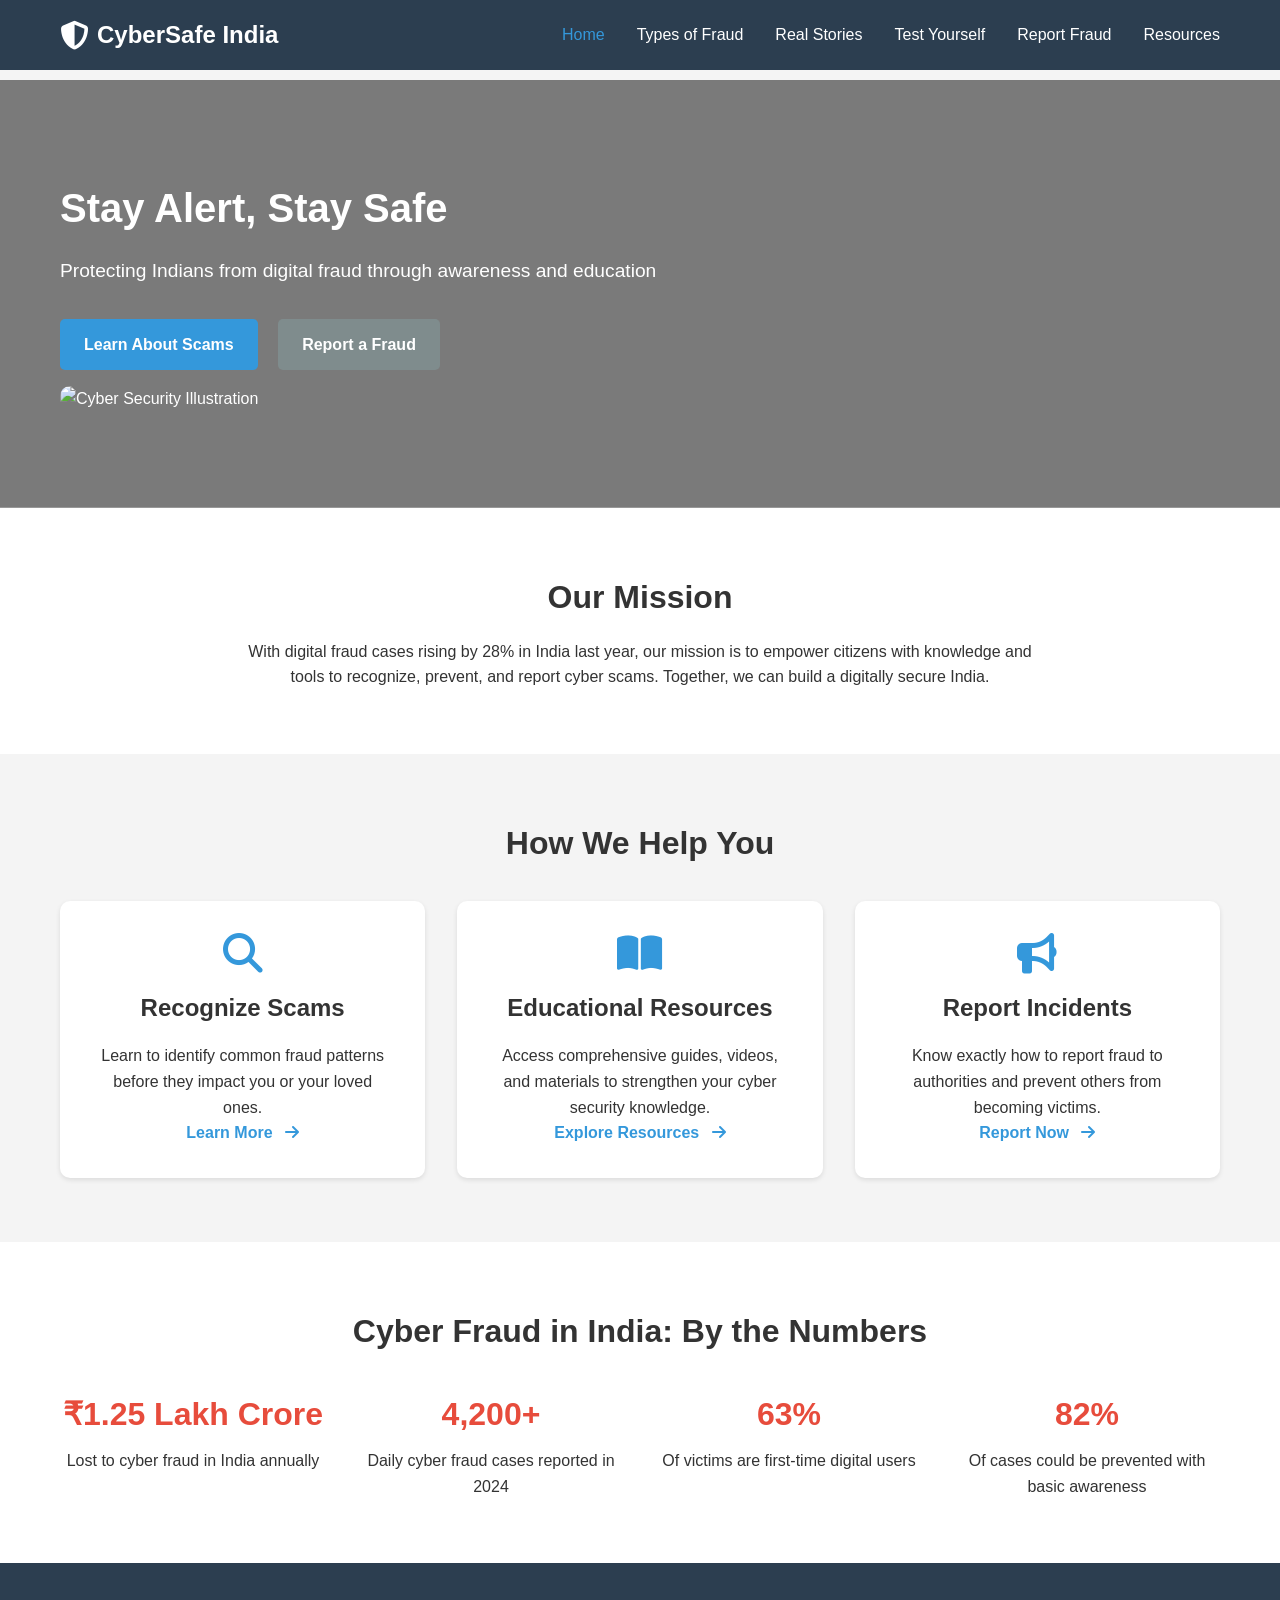
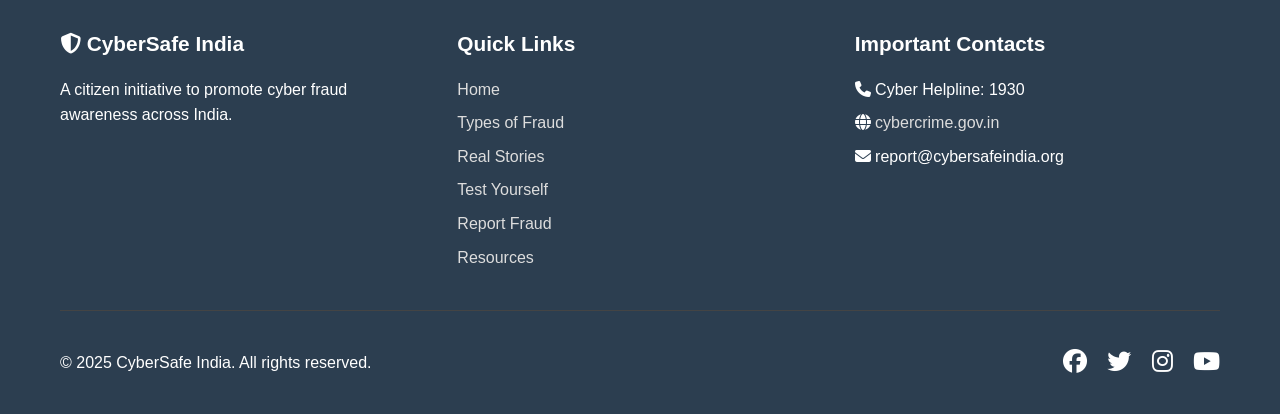
==== index.html @ 86dd873e "Add files via upload" ====
<!DOCTYPE html>
<html lang="en">
<head>
    <meta charset="UTF-8">
    <meta name="viewport" content="width=device-width, initial-scale=1.0">
    <title>Cyber Fraud Awareness India - Home</title>
    <link rel="stylesheet" href="styles.css">
    <link rel="stylesheet" href="https://cdnjs.cloudflare.com/ajax/libs/font-awesome/6.4.0/css/all.min.css">
</head>
<body>
    <header>
        <div class="container">
            <div class="logo">
                <a href="index.html">
                    <i class="fas fa-shield-alt"></i>
                    <span>CyberSafe India</span>
                </a>
            </div>
            <nav>
                <ul class="nav-links">
                    <li><a href="index.html" class="active">Home</a></li>
                    <li><a href="types.html">Types of Fraud</a></li>
                    <li><a href="stories.html">Real Stories</a></li>
                    <li><a href="quiz.html">Test Yourself</a></li>
                    <li><a href="https://cybercrime.gov.in/">Report Fraud</a></li>
                    <li><a href="resources.html">Resources</a></li>
                </ul>
                <div class="burger">
                    <div class="line1"></div>
                    <div class="line2"></div>
                    <div class="line3"></div>
                </div>
            </nav>
        </div>
    </header>

    <main>
        <!-- Hero Section -->
        <section class="hero">
            <div class="container">
                <div class="hero-content">
                    <h1>Stay Alert, Stay Safe</h1>
                    <p>Protecting Indians from digital fraud through awareness and education</p>
                    <div class="cta-buttons">
                        <a href="types.html" class="btn btn-primary">Learn About Scams</a>
                        <a href="https://cybercrime.gov.in/" class="btn btn-secondary">Report a Fraud</a>
                    </div>
                </div>
                <div class="hero-image">
                    <img src="/api/placeholder/500/350" alt="Cyber Security Illustration">
                </div>
            </div>
        </section>

        <!-- Mission Statement -->
        <section class="mission">
            <div class="container">
                <h2>Our Mission</h2>
                <p>With digital fraud cases rising by 28% in India last year, our mission is to empower citizens with knowledge and tools to recognize, prevent, and report cyber scams. Together, we can build a digitally secure India.</p>
            </div>
        </section>

        <!-- Features Section -->
        <section class="features">
            <div class="container">
                <h2>How We Help You</h2>
                <div class="feature-cards">
                    <div class="feature-card">
                        <div class="feature-icon">
                            <i class="fas fa-search"></i>
                        </div>
                        <h3>Recognize Scams</h3>
                        <p>Learn to identify common fraud patterns before they impact you or your loved ones.</p>
                        <a href="types.html" class="feature-link">Learn More <i class="fas fa-arrow-right"></i></a>
                    </div>
                    <div class="feature-card">
                        <div class="feature-icon">
                            <i class="fas fa-book-open"></i>
                        </div>
                        <h3>Educational Resources</h3>
                        <p>Access comprehensive guides, videos, and materials to strengthen your cyber security knowledge.</p>
                        <a href="resources.html" class="feature-link">Explore Resources <i class="fas fa-arrow-right"></i></a>
                    </div>
                    <div class="feature-card">
                        <div class="feature-icon">
                            <i class="fas fa-bullhorn"></i>
                        </div>
                        <h3>Report Incidents</h3>
                        <p>Know exactly how to report fraud to authorities and prevent others from becoming victims.</p>
                        <a href="report.html" class="feature-link">Report Now <i class="fas fa-arrow-right"></i></a>
                    </div>
                </div>
            </div>
        </section>

        <!-- Stats Section -->
        <section class="stats">
            <div class="container">
                <h2>Cyber Fraud in India: By the Numbers</h2>
                <div class="stat-cards">
                    <div class="stat-card">
                        <h3>₹1.25 Lakh Crore</h3>
                        <p>Lost to cyber fraud in India annually</p>
                    </div>
                    <div class="stat-card">
                        <h3>4,200+</h3>
                        <p>Daily cyber fraud cases reported in 2024</p>
                    </div>
                    <div class="stat-card">
                        <h3>63%</h3>
                        <p>Of victims are first-time digital users</p>
                    </div>
                    <div class="stat-card">
                        <h3>82%</h3>
                        <p>Of cases could be prevented with basic awareness</p>
                    </div>
                </div>
            </div>
        </section>
    </main>

    <footer>
        <div class="container">
            <div class="footer-content">
                <div class="footer-section">
                    <h3><i class="fas fa-shield-alt"></i> CyberSafe India</h3>
                    <p>A citizen initiative to promote cyber fraud awareness across India.</p>
                </div>
                <div class="footer-section">
                    <h3>Quick Links</h3>
                    <ul>
                        <li><a href="index.html">Home</a></li>
                        <li><a href="types.html">Types of Fraud</a></li>
                        <li><a href="stories.html">Real Stories</a></li>
                        <li><a href="quiz.html">Test Yourself</a></li>
                        <li><a href="report.html">Report Fraud</a></li>
                        <li><a href="resources.html">Resources</a></li>
                    </ul>
                </div>
                <div class="footer-section">
                    <h3>Important Contacts</h3>
                    <ul>
                        <li><i class="fas fa-phone"></i> Cyber Helpline: 1930</li>
                        <li><i class="fas fa-globe"></i> <a href="https://cybercrime.gov.in" target="_blank">cybercrime.gov.in</a></li>
                        <li><i class="fas fa-envelope"></i> report@cybersafeindia.org</li>
                    </ul>
                </div>
            </div>
            <div class="footer-bottom">
                <p>&copy; 2025 CyberSafe India. All rights reserved.</p>
                <div class="social-icons">
                    <a href="#"><i class="fab fa-facebook"></i></a>
                    <a href="#"><i class="fab fa-twitter"></i></a>
                    <a href="#"><i class="fab fa-instagram"></i></a>
                    <a href="#"><i class="fab fa-youtube"></i></a>
                </div>
            </div>
        </div>
    </footer>

    <script src="main.js"></script>
</body>
</html>
---- styles.css ----
/* Reset and Base Styles */
* {
    margin: 0;
    padding: 0;
    box-sizing: border-box;
}

body {
    font-family: 'Arial', sans-serif;
    line-height: 1.6;
    color: #333;
    background-color: #f4f4f4;
}

.container {
    max-width: 1200px;
    margin: 0 auto;
    padding: 0 20px;
}

/* Header */
header {
    background: #2c3e50;
    color: #fff;
    padding: 1rem 0;
    position: fixed;
    width: 100%;
    top: 0;
    z-index: 1000;
}

header .container {
    display: flex;
    justify-content: space-between;
    align-items: center;
}

.logo a {
    display: flex;
    align-items: center;
    text-decoration: none;
    color: #fff;
}

.logo i {
    font-size: 1.8rem;
    margin-right: 0.5rem;
}

.logo span {
    font-size: 1.5rem;
    font-weight: bold;
}

.nav-links {
    display: flex;
    list-style: none;
}

.nav-links li {
    margin-left: 2rem;
}

.nav-links a {
    color: #fff;
    text-decoration: none;
    font-size: 1rem;
    transition: color 0.3s;
}

.nav-links a:hover,
.nav-links a.active {
    color: #3498db;
}

.burger {
    display: none;
    cursor: pointer;
}

.burger div {
    width: 25px;
    height: 3px;
    background: #fff;
    margin: 5px;
    transition: all 0.3s ease;
}

/* Hero Section */
.hero {
    background: linear-gradient(rgba(0,0,0,0.5), rgba(0,0,0,0.5)), url('/api/placeholder/1920/600');
    background-size: cover;
    background-position: center;
    color: #fff;
    padding: 6rem 0;
    margin-top: 80px;
}

.hero-content {
    max-width: 600px;
}

.hero h1 {
    font-size: 2.5rem;
    margin-bottom: 1rem;
}

.hero p {
    font-size: 1.2rem;
    margin-bottom: 2rem;
}

.cta-buttons .btn {
    margin-right: 1rem;
    margin-bottom: 1rem;
}

.hero-image img {
    max-width: 100%;
    border-radius: 10px;
}

/* Buttons */
.btn {
    display: inline-block;
    padding: 0.8rem 1.5rem;
    border-radius: 5px;
    text-decoration: none;
    font-weight: bold;
    transition: background 0.3s;
}

.btn-primary {
    background: #3498db;
    color: #fff;
}

.btn-primary:hover {
    background: #2980b9;
}

.btn-secondary {
    background: #7f8c8d;
    color: #fff;
}

.btn-secondary:hover {
    background: #6d7676;
}

/* Mission Section */
.mission {
    padding: 4rem 0;
    text-align: center;
    background: #fff;
}

.mission h2 {
    font-size: 2rem;
    margin-bottom: 1rem;
}

.mission p {
    max-width: 800px;
    margin: 0 auto;
}

/* Features Section */
.features {
    padding: 4rem 0;
    background: #f4f4f4;
}

.features h2 {
    text-align: center;
    font-size: 2rem;
    margin-bottom: 2rem;
}

.feature-cards {
    display: grid;
    grid-template-columns: repeat(auto-fit, minmax(250px, 1fr));
    gap: 2rem;
}

.feature-card {
    background: #fff;
    padding: 2rem;
    border-radius: 10px;
    text-align: center;
    box-shadow: 0 2px 5px rgba(0,0,0,0.1);
}

.feature-icon i {
    font-size: 2.5rem;
    color: #3498db;
    margin-bottom: 1rem;
}

.feature-card h3 {
    font-size: 1.5rem;
    margin-bottom: 1rem;
}

.feature-link {
    color: #3498db;
    text-decoration: none;
    font-weight: bold;
}

.feature-link i {
    margin-left: 0.5rem;
}

/* Stats Section */
.stats {
    padding: 4rem 0;
    background: #fff;
}

.stats h2 {
    text-align: center;
    font-size: 2rem;
    margin-bottom: 2rem;
}

.stat-cards {
    display: grid;
    grid-template-columns: repeat(auto-fit, minmax(200px, 1fr));
    gap: 2rem;
    text-align: center;
}

.stat-card h3 {
    font-size: 2rem;
    color: #e74c3c;
    margin-bottom: 0.5rem;
}

/* Page Header */
.page-header {
    padding: 4rem 0 2rem;
    background: #fff;
    text-align: center;
    margin-top: 80px;
}

.page-header h1 {
    font-size: 2.5rem;
    margin-bottom: 1rem;
}

/* Fraud Types */
.fraud-types {
    padding: 2rem 0;
}

.fraud-grid {
    display: grid;
    grid-template-columns: repeat(auto-fit, minmax(280px, 1fr));
    gap: 2rem;
}

.fraud-card {
    background: #fff;
    padding: 2rem;
    border-radius: 10px;
    box-shadow: 0 2px 5px rgba(0,0,0,0.1);
}

.fraud-icon i {
    font-size: 2.5rem;
    color: #e74c3c;
    margin-bottom: 1rem;
}

.fraud-card h3 {
    font-size: 1.5rem;
    margin-bottom: 1rem;
}

.fraud-card h4 {
    font-size: 1.2rem;
    margin: 1rem 0 0.5rem;
}

.fraud-card ul {
    list-style: disc;
    margin-left: 1.5rem;
}

/* Prevention Tips */
.prevention-tips {
    padding: 4rem 0;
    background: #f4f4f4;
}

.tips-container {
    display: grid;
    grid-template-columns: repeat(auto-fit, minmax(200px, 1fr));
    gap: 2rem;
}

.tip {
    text-align: center;
}

.tip i {
    font-size: 2.5rem;
    color: #3498db;
    margin-bottom: 1rem;
}

.tip h3 {
    font-size: 1.3rem;
    margin-bottom: 0.5rem;
}

/* Stories Section */
.stories-intro {
    padding: 2rem 0;
    text-align: center;
}

.search-filter {
    margin-top: 2rem;
    display: flex;
    justify-content: center;
    gap: 0.5rem;
}

.search-filter input {
    padding: 0.8rem;
    width: 300px;
    border: 1px solid #ddd;
    border-radius: 5px;
}

.search-filter button {
    padding: 0.8rem 1rem;
    background: #3498db;
    color: #fff;
    border: none;
    border-radius: 5px;
    cursor: pointer;
}

.search-filter button:hover {
    background: #2980b9;
}

.stories-section {
    padding: 2rem 0;
}

.stories-grid {
    display: grid;
    grid-template-columns: repeat(auto-fit, minmax(300px, 1fr));
    gap: 2rem;
}

.story-card {
    background: #fff;
    padding: 2rem;
    border-radius: 10px;
    box-shadow: 0 2px 5px rgba(0,0,0,0.1);
}

.story-card h3 {
    font-size: 1.5rem;
    margin-bottom: 1rem;
}

.story-card .category {
    display: inline-block;
    background: #3498db;
    color: #fff;
    padding: 0.3rem 0.8rem;
    border-radius: 15px;
    font-size: 0.9rem;
    margin-top: 1rem;
}

.loading {
    text-align: center;
    padding: 2rem;
}

.loading i {
    font-size: 2rem;
    color: #3498db;
    margin-bottom: 1rem;
}

/* Share Story */
.share-story {
    padding: 4rem 0;
    background: #fff;
    text-align: center;
}

.share-story h2 {
    font-size: 2rem;
    margin-bottom: 1rem;
}

/* Quiz Section */
.quiz-section {
    padding: 2rem 0;
    min-height: 600px;
}

.quiz-container {
    max-width: 800px;
    margin: 0 auto;
}

.quiz-card {
    background: #fff;
    padding: 2rem;
    border-radius: 10px;
    box-shadow: 0 2px 5px rgba(0,0,0,0.1);
    text-align: center;
    display: none;
}

.quiz-card.active {
    display: block;
}

.quiz-card h2 {
    font-size: 2rem;
    margin-bottom: 1rem;
}

.quiz-progress {
    margin-bottom: 2rem;
}

.progress-bar {
    background: #ddd;
    height: 10px;
    border-radius: 5px;
    overflow: hidden;
}

#progress-fill {
    background: #3498db;
    height: 100%;
    width: 0;
    transition: width 0.3s;
}

#question-counter {
    margin-top: 0.5rem;
    font-weight: bold;
}

.quiz-options {
    display: grid;
    gap: 1rem;
    margin: 2rem 0;
}

.option-btn {
    padding: 1rem;
    background: #f4f4f4;
    border: none;
    border-radius: 5px;
    cursor: pointer;
    font-size: 1rem;
    transition: background 0.3s;
}

.option-btn:hover {
    background: #e0e0e0;
}

.option-btn.correct {
    background: #2ecc71;
    color: #fff;
}

.option-btn.incorrect {
    background: #e74c3c;
    color: #fff;
}

.quiz-controls {
    margin-top: 2rem;
}

#next-btn:disabled {
    background: #ccc;
    cursor: not-allowed;
}

.score-container {
    margin: 2rem 0;
}

.score-circle {
    width: 120px;
    height: 120px;
    background: #3498db;
    color: #fff;
    border-radius: 50%;
    display: flex;
    align-items: center;
    justify-content: center;
    margin: 0 auto 1rem;
    font-size: 2rem;
    font-weight: bold;
}

.result-details {
    text-align: left;
    max-width: 600px;
    margin: 0 auto;
}

.result-actions {
    margin-top: 2rem;
}

/* Resources Section */
.resource-filters {
    padding: 2rem 0;
    background: #fff;
}

.filter-container {
    text-align: center;
}

.filter-buttons {
    display: flex;
    flex-wrap: wrap;
    justify-content: center;
    gap: 1rem;
    margin-top: 1rem;
}

.filter-btn {
    padding: 0.8rem 1.5rem;
    background: #f4f4f4;
    border: none;
    border-radius: 5px;
    cursor: pointer;
    font-weight: bold;
}

.filter-btn.active,
.filter-btn:hover {
    background: #3498db;
    color: #fff;
}

.resources-grid {
    padding: 2rem 0;
}

.resources-container {
    display: grid;
    grid-template-columns: repeat(auto-fit, minmax(300px, 1fr));
    gap: 2rem;
}

.resource-item {
    background: #fff;
    padding: 2rem;
    border-radius: 10px;
    box-shadow: 0 2px 5px rgba(0,0,0,0.1);
    display: flex;
    gap: 1rem;
}

.resource-icon i {
    font-size: 2.5rem;
    color: #3498db;
}

.resource-info h3 {
    font-size: 1.5rem;
    margin-bottom: 0.5rem;
}

.resource-meta {
    margin: 1rem 0;
    color: #777;
}

.resource-meta span {
    margin-right: 1rem;
}

.community-workshops {
    padding: 4rem 0;
    background: #fff;
}

.workshops-list {
    display: grid;
    gap: 2rem;
    margin-top: 2rem;
}

.workshop-item {
    display: flex;
    align-items: center;
    gap: 2rem;
    background: #f4f4f4;
    padding: 1.5rem;
    border-radius: 10px;
}

.workshop-date {
    text-align: center;
    background: #3498db;
    color: #fff;
    padding: 1rem;
    border-radius: 5px;
}

.workshop-date .date {
    font-size: 2rem;
    font-weight: bold;
}

.workshop-date .month {
    font-size: 1rem;
}

.workshop-details h3 {
    font-size: 1.3rem;
    margin-bottom: 0.5rem;
}

.workshop-details p {
    color: #777;
}

/* Footer */
footer {
    background: #2c3e50;
    color: #fff;
    padding: 4rem 0 2rem;
}

.footer-content {
    display: grid;
    grid-template-columns: repeat(auto-fit, minmax(200px, 1fr));
    gap: 2rem;
    margin-bottom: 2rem;
}

.footer-section h3 {
    font-size: 1.3rem;
    margin-bottom: 1rem;
}

.footer-section ul {
    list-style: none;
}

.footer-section ul li {
    margin-bottom: 0.5rem;
}

.footer-section ul li a {
    color: #ddd;
    text-decoration: none;
}

.footer-section ul li a:hover {
    color: #3498db;
}

.footer-bottom {
    display: flex;
    justify-content: space-between;
    align-items: center;
    border-top: 1px solid #444;
    padding-top: 2rem;
}

.social-icons a {
    color: #fff;
    font-size: 1.5rem;
    margin-left: 1rem;
    transition: color 0.3s;
}

.social-icons a:hover {
    color: #3498db;
}

/* Mobile Menu Animation */
@media screen and (max-width: 768px) {
    .nav-links {
        position: fixed;
        right: 0;
        height: 100vh;
        top: 80px;
        background: #2c3e50;
        flex-direction: column;
        width: 50%;
        transform: translateX(100%);
        transition: transform 0.5s ease-in;
        padding-top: 2rem;
    }

    .nav-links.nav-active {
        transform: translateX(0);
    }

    .nav-links li {
        opacity: 0;
        margin: 1rem 0;
    }

    .burger {
        display: block;
    }

    .burger.toggle .line1 {
        transform: rotate(-45deg) translate(-5px, 6px);
    }

    .burger.toggle .line2 {
        opacity: 0;
    }

    .burger.toggle .line3 {
        transform: rotate(45deg) translate(-5px, -6px);
    }
}

@keyframes navLinkFade {
    from {
        opacity: 0;
        transform: translateX(50px);
    }
    to {
        opacity: 1;
        transform: translateX(0);
    }
}

/* Responsive Hero */
@media screen and (max-width: 768px) {
    .hero {
        text-align: center;
    }

    .hero-image {
        margin-top: 2rem;
    }
}
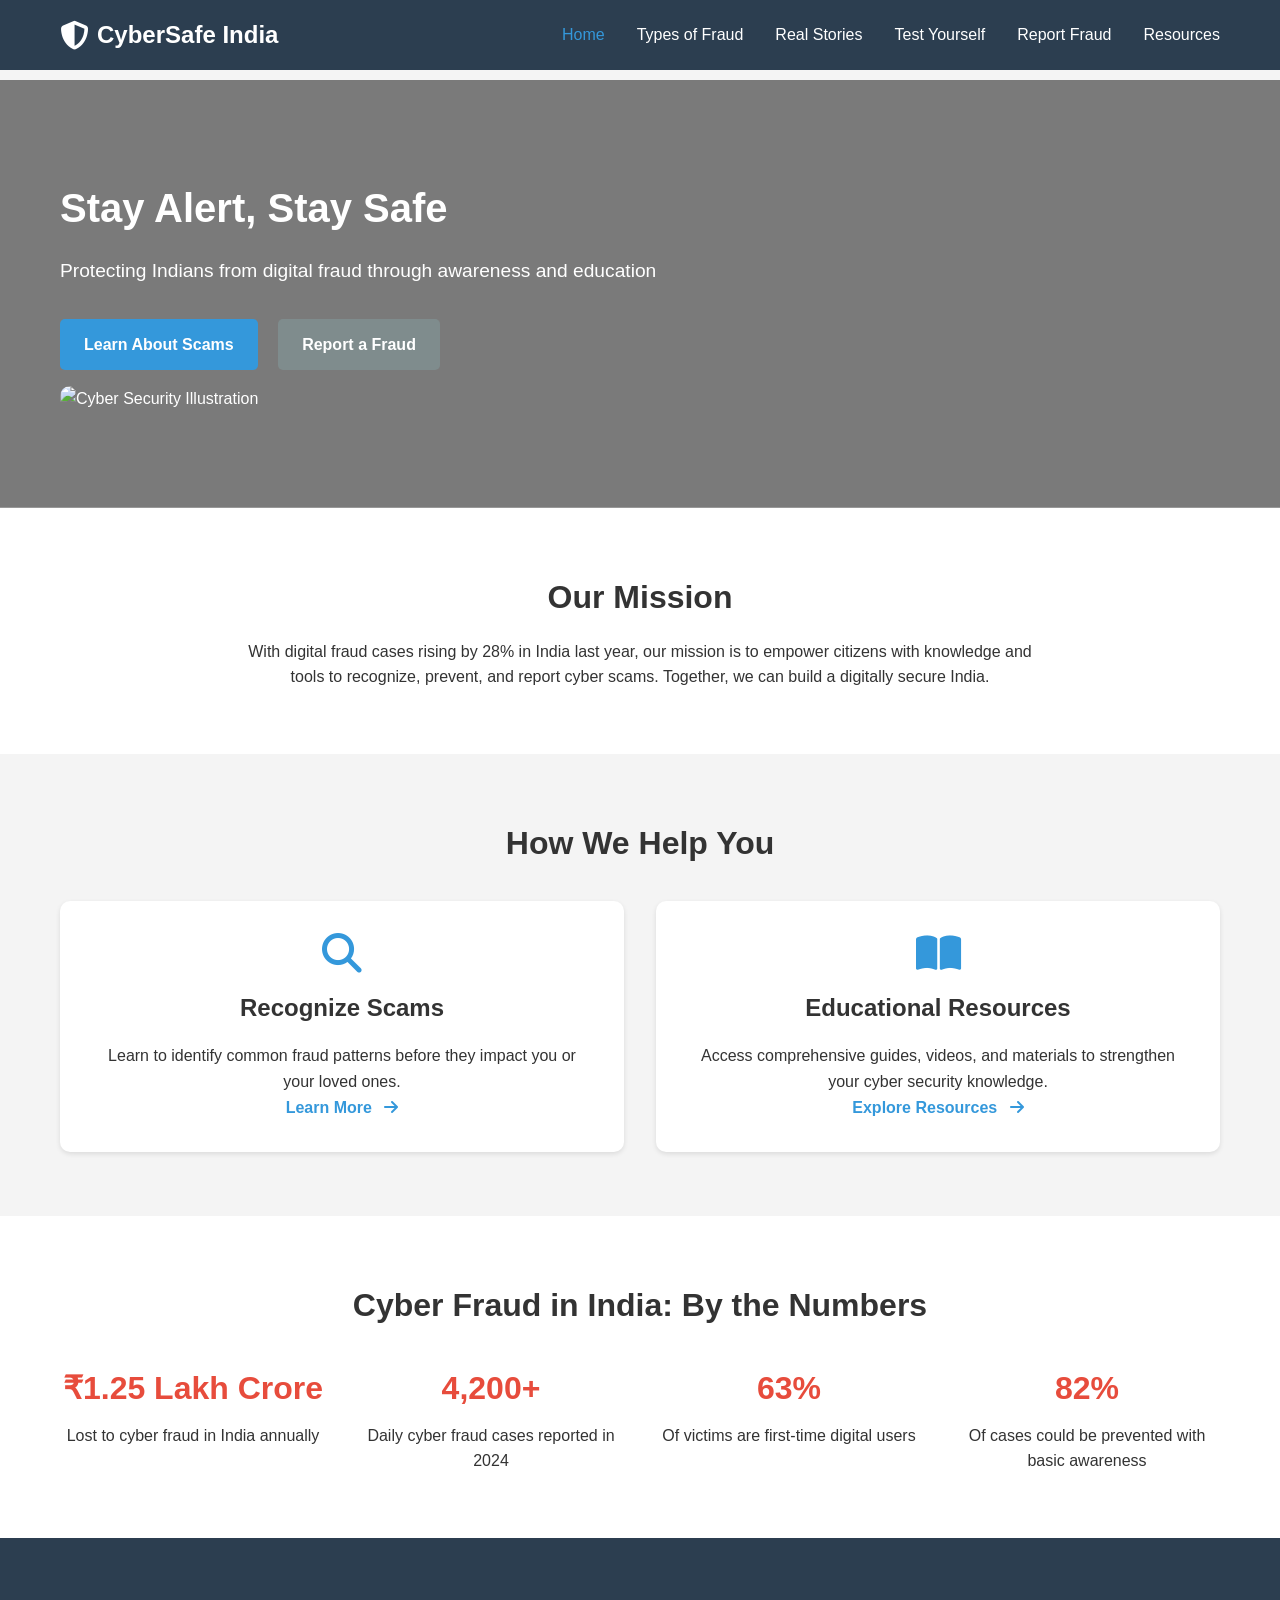
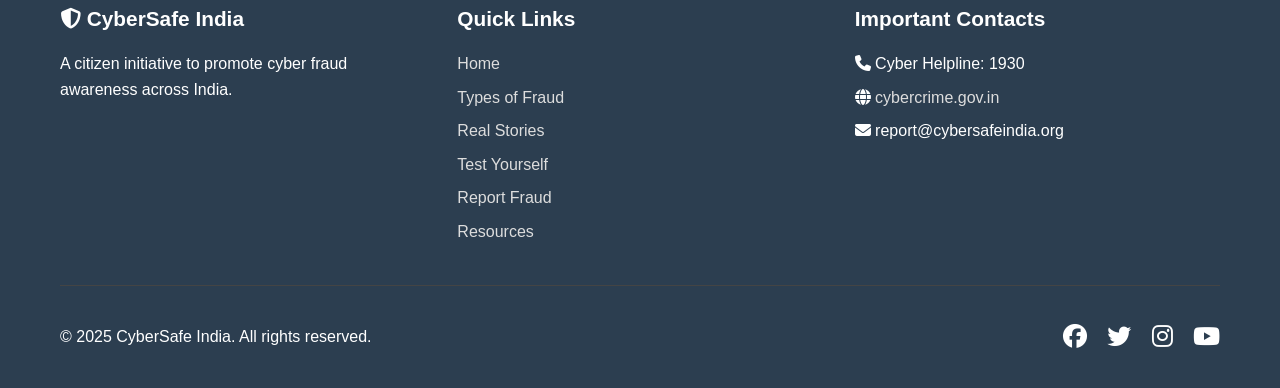
==== commit a82bb303: "Update index.html" ====
--- a/index.html
+++ b/index.html
@@ -61,37 +61,30 @@
         </section>
 
         <!-- Features Section -->
-        <section class="features">
-            <div class="container">
-                <h2>How We Help You</h2>
-                <div class="feature-cards">
-                    <div class="feature-card">
-                        <div class="feature-icon">
-                            <i class="fas fa-search"></i>
-                        </div>
-                        <h3>Recognize Scams</h3>
-                        <p>Learn to identify common fraud patterns before they impact you or your loved ones.</p>
-                        <a href="types.html" class="feature-link">Learn More <i class="fas fa-arrow-right"></i></a>
-                    </div>
-                    <div class="feature-card">
-                        <div class="feature-icon">
-                            <i class="fas fa-book-open"></i>
-                        </div>
-                        <h3>Educational Resources</h3>
-                        <p>Access comprehensive guides, videos, and materials to strengthen your cyber security knowledge.</p>
-                        <a href="resources.html" class="feature-link">Explore Resources <i class="fas fa-arrow-right"></i></a>
-                    </div>
-                    <div class="feature-card">
-                        <div class="feature-icon">
-                            <i class="fas fa-bullhorn"></i>
-                        </div>
-                        <h3>Report Incidents</h3>
-                        <p>Know exactly how to report fraud to authorities and prevent others from becoming victims.</p>
-                        <a href="report.html" class="feature-link">Report Now <i class="fas fa-arrow-right"></i></a>
-                    </div>
+<section class="features">
+    <div class="container">
+        <h2>How We Help You</h2>
+        <div class="feature-cards">
+            <div class="feature-card">
+                <div class="feature-icon">
+                    <i class="fas fa-search" aria-hidden="true"></i>
                 </div>
+                <h3>Recognize Scams</h3>
+                <p>Learn to identify common fraud patterns before they impact you or your loved ones.</p>
+                <a href="types.html" class="feature-link">Learn More <i class="fas fa-arrow-right" aria-hidden="true"></i></a>
             </div>
-        </section>
+            <div class="feature-card">
+                <div class="feature-icon">
+                    <i class="fas fa-book-open" aria-hidden="true"></i>
+                </div>
+                <h3>Educational Resources</h3>
+                <p>Access comprehensive guides, videos, and materials to strengthen your cyber security knowledge.</p>
+                <a href="resources.html" class="feature-link">Explore Resources <i class="fas fa-arrow-right" aria-hidden="true"></i></a>
+            </div>
+        </div>
+    </div>
+</section>
+
 
         <!-- Stats Section -->
         <section class="stats">
@@ -160,4 +153,4 @@
 
     <script src="main.js"></script>
 </body>
-</html>+</html>
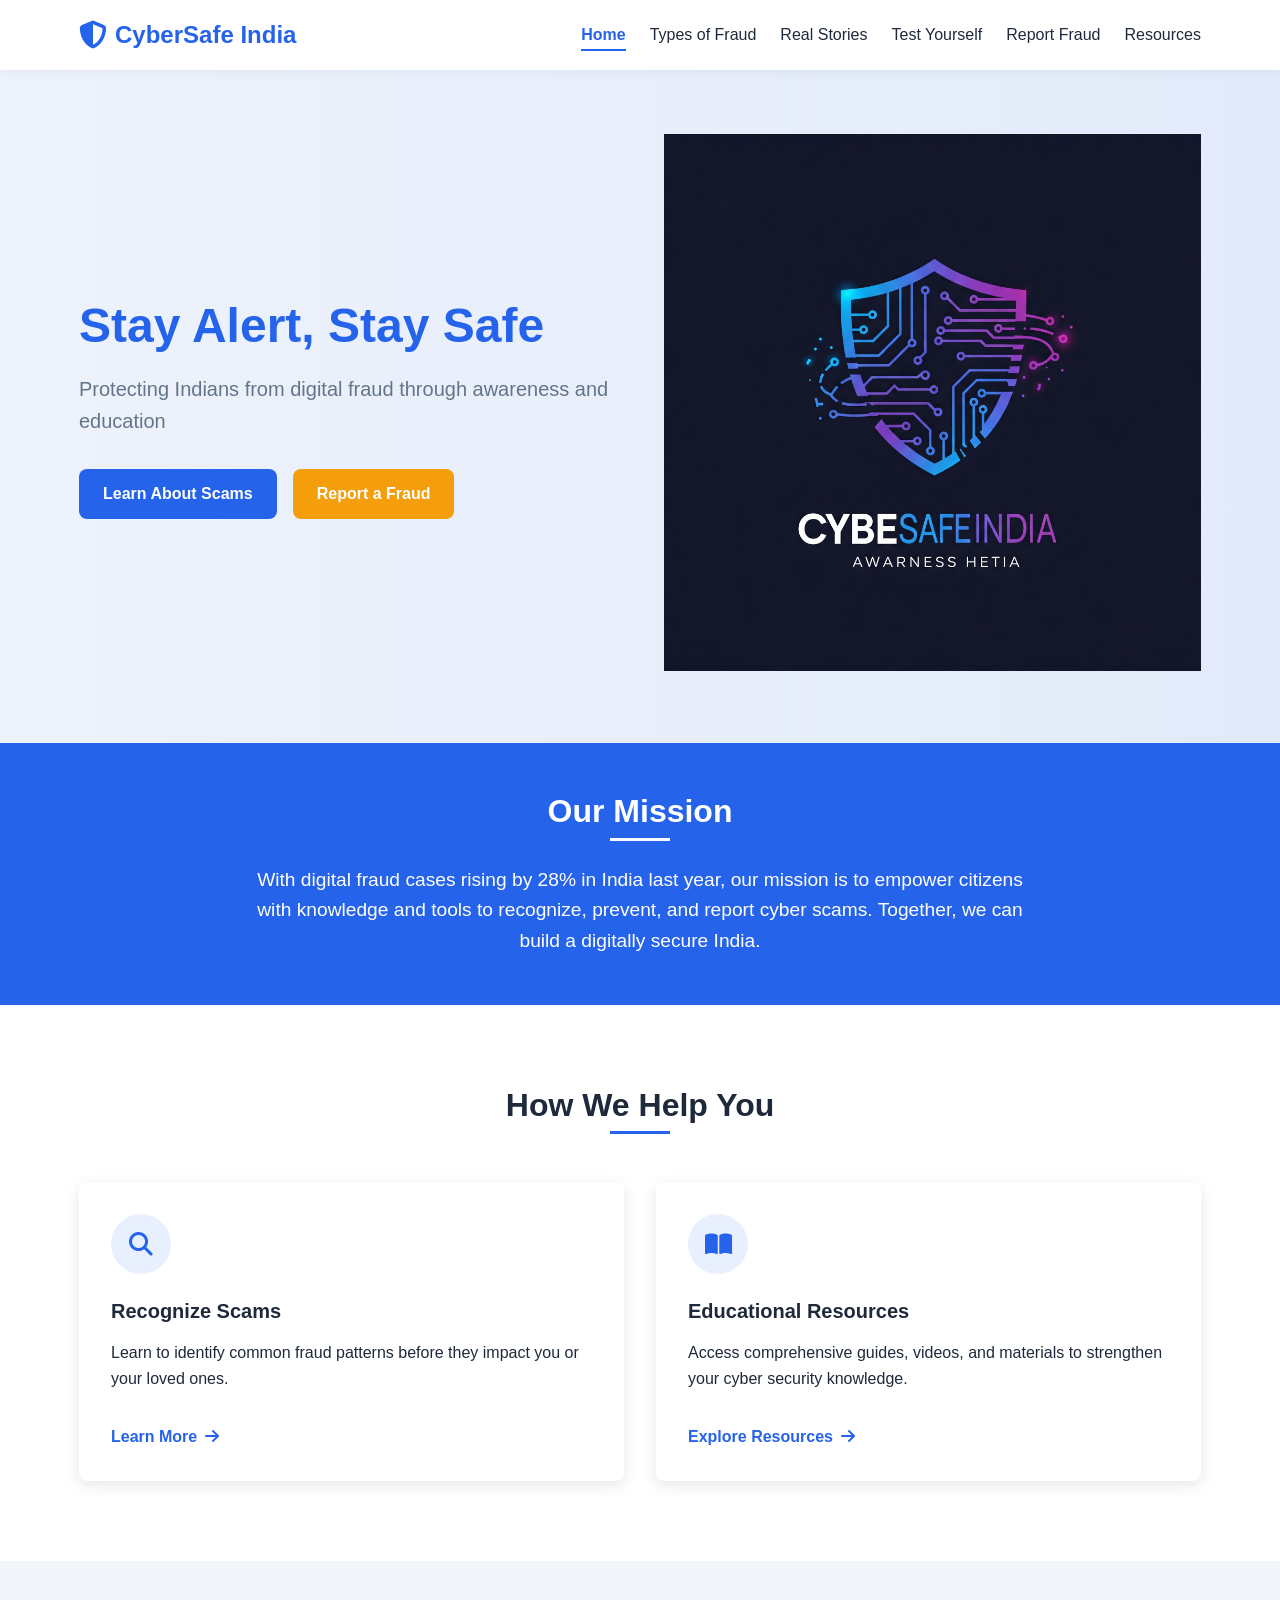
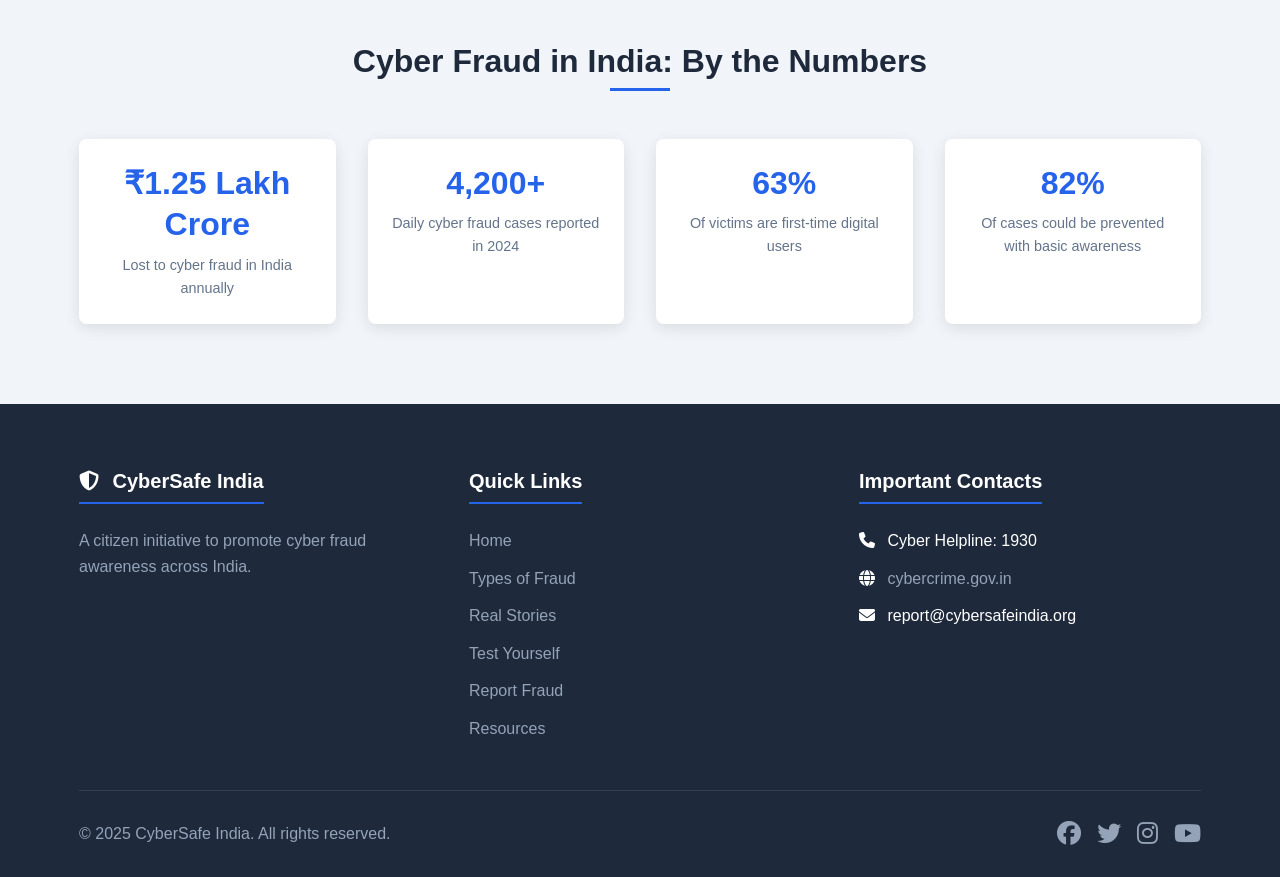
==== commit 737b5e8b: "Update index.html" ====
--- a/index.html
+++ b/index.html
@@ -47,7 +47,7 @@
                     </div>
                 </div>
                 <div class="hero-image">
-                    <img src="/api/placeholder/500/350" alt="Cyber Security Illustration">
+                    <img src="Gemini_Generated_Image_r28b72r28b72r28b.jpeg" alt="Cyber Security Illustration">
                 </div>
             </div>
         </section>
--- a/styles.css
+++ b/styles.css
@@ -1,759 +1,1283 @@
-/* Reset and Base Styles */
+/* ===== GLOBAL STYLES ===== */
+:root {
+  --primary-color: #2563eb;
+  --primary-dark: #1d4ed8;
+  --secondary-color: #f59e0b;
+  --secondary-dark: #d97706;
+  --danger-color: #ef4444;
+  --success-color: #10b981;
+  --text-dark: #1e293b;
+  --text-light: #64748b;
+  --white: #ffffff;
+  --light-gray: #f1f5f9;
+  --medium-gray: #e2e8f0;
+  --dark-gray: #94a3b8;
+  --border-radius: 8px;
+  --box-shadow: 0 4px 15px rgba(0, 0, 0, 0.1);
+  --transition: all 0.3s ease;
+}
+
 * {
-    margin: 0;
-    padding: 0;
-    box-sizing: border-box;
+  margin: 0;
+  padding: 0;
+  box-sizing: border-box;
 }
 
 body {
-    font-family: 'Arial', sans-serif;
-    line-height: 1.6;
-    color: #333;
-    background-color: #f4f4f4;
+  font-family: 'Inter', 'Segoe UI', Tahoma, Geneva, Verdana, sans-serif;
+  line-height: 1.6;
+  color: var(--text-dark);
+  background-color: #f8fafc;
+}
+
+html {
+  scroll-behavior: smooth;
+}
+
+img {
+  max-width: 100%;
+  height: auto;
+}
+
+a {
+  text-decoration: none;
+  color: var(--primary-color);
+  transition: var(--transition);
+}
+
+a:hover {
+  color: var(--primary-dark);
+}
+
+ul {
+  list-style: none;
 }
 
 .container {
-    max-width: 1200px;
-    margin: 0 auto;
-    padding: 0 20px;
-}
-
-/* Header */
+  width: 90%;
+  max-width: 1280px;
+  margin: 0 auto;
+  padding: 0 15px;
+}
+
+section {
+  padding: 3rem 0;
+}
+
+h1, h2, h3, h4, h5, h6 {
+  font-weight: 700;
+  line-height: 1.3;
+  margin-bottom: 1rem;
+  color: var(--text-dark);
+}
+
+h1 {
+  font-size: 2.5rem;
+}
+
+h2 {
+  font-size: 2rem;
+  margin-bottom: 1.5rem;
+  position: relative;
+  padding-bottom: 0.5rem;
+}
+
+h2::after {
+  content: '';
+  position: absolute;
+  left: 0;
+  bottom: 0;
+  width: 60px;
+  height: 3px;
+  background: var(--primary-color);
+}
+
+section h2 {
+  text-align: center;
+}
+
+section h2::after {
+  left: 50%;
+  transform: translateX(-50%);
+}
+
+p {
+  margin-bottom: 1rem;
+}
+
+/* ===== BUTTONS ===== */
+.btn {
+  display: inline-block;
+  padding: 0.75rem 1.5rem;
+  border-radius: var(--border-radius);
+  font-weight: 600;
+  text-align: center;
+  cursor: pointer;
+  transition: var(--transition);
+  border: none;
+  outline: none;
+}
+
+.btn-primary {
+  background-color: var(--primary-color);
+  color: var(--white);
+}
+
+.btn-primary:hover {
+  background-color: var(--primary-dark);
+  color: var(--white);
+  transform: translateY(-2px);
+}
+
+.btn-secondary {
+  background-color: var(--secondary-color);
+  color: var(--white);
+}
+
+.btn-secondary:hover {
+  background-color: var(--secondary-dark);
+  color: var(--white);
+  transform: translateY(-2px);
+}
+
+.cta-buttons {
+  display: flex;
+  gap: 1rem;
+  margin-top: 1.5rem;
+  flex-wrap: wrap;
+}
+
+.cta-button {
+  background-color: var(--primary-color);
+  color: white;
+  padding: 0.75rem 1.5rem;
+  border-radius: var(--border-radius);
+  font-weight: 600;
+  display: inline-block;
+  transition: var(--transition);
+}
+
+.cta-button:hover {
+  background-color: var(--primary-dark);
+  color: white;
+  transform: translateY(-2px);
+}
+
+/* ===== HEADER ===== */
 header {
-    background: #2c3e50;
-    color: #fff;
+  background-color: var(--white);
+  box-shadow: 0 2px 10px rgba(0, 0, 0, 0.05);
+  position: sticky;
+  top: 0;
+  z-index: 100;
+}
+
+header .container {
+  display: flex;
+  align-items: center;
+  justify-content: space-between;
+  padding: 1rem 15px;
+}
+
+.logo a {
+  display: flex;
+  align-items: center;
+  font-size: 1.5rem;
+  font-weight: 700;
+  color: var(--primary-color);
+}
+
+.logo i {
+  margin-right: 0.5rem;
+  font-size: 1.75rem;
+}
+
+nav {
+  display: flex;
+  align-items: center;
+}
+
+.nav-links {
+  display: flex;
+  gap: 1.5rem;
+}
+
+.nav-links a {
+  color: var(--text-dark);
+  font-weight: 500;
+  padding: 0.5rem 0;
+  position: relative;
+}
+
+.nav-links a::after {
+  content: '';
+  position: absolute;
+  bottom: 0;
+  left: 0;
+  width: 0;
+  height: 2px;
+  background-color: var(--primary-color);
+  transition: var(--transition);
+}
+
+.nav-links a:hover::after,
+.nav-links a.active::after {
+  width: 100%;
+}
+
+.nav-links a.active {
+  color: var(--primary-color);
+  font-weight: 600;
+}
+
+.burger {
+  display: none;
+  cursor: pointer;
+}
+
+.burger div {
+  width: 25px;
+  height: 3px;
+  background-color: var(--text-dark);
+  margin: 5px;
+  transition: var(--transition);
+}
+
+/* ===== HERO SECTION ===== */
+.hero {
+  background: linear-gradient(to right, rgba(37, 99, 235, 0.05), rgba(37, 99, 235, 0.1));
+  padding: 4rem 0;
+}
+
+.hero .container {
+  display: flex;
+  align-items: center;
+  gap: 3rem;
+}
+
+.hero-content {
+  flex: 1;
+}
+
+.hero-image {
+  flex: 1;
+  text-align: center;
+}
+
+.hero h1 {
+  font-size: 3rem;
+  margin-bottom: 1rem;
+  color: var(--primary-color);
+}
+
+.hero p {
+  font-size: 1.25rem;
+  margin-bottom: 2rem;
+  color: var(--text-light);
+}
+
+/* ===== MISSION SECTION ===== */
+.mission {
+  background-color: var(--primary-color);
+  color: var(--white);
+  text-align: center;
+  padding: 3rem 0;
+}
+
+.mission h2 {
+  color: var(--white);
+}
+
+.mission h2::after {
+  background-color: var(--white);
+}
+
+.mission p {
+  font-size: 1.2rem;
+  max-width: 800px;
+  margin: 0 auto;
+}
+
+/* ===== FEATURES SECTION ===== */
+.features {
+  padding: 5rem 0;
+  background-color: var(--white);
+}
+
+.feature-cards {
+  display: grid;
+  grid-template-columns: repeat(auto-fit, minmax(300px, 1fr));
+  gap: 2rem;
+  margin-top: 3rem;
+}
+
+.feature-card {
+  background: var(--white);
+  padding: 2rem;
+  border-radius: var(--border-radius);
+  box-shadow: var(--box-shadow);
+  transition: var(--transition);
+  display: flex;
+  flex-direction: column;
+  height: 100%;
+}
+
+.feature-card:hover {
+  transform: translateY(-5px);
+  box-shadow: 0 10px 25px rgba(0, 0, 0, 0.1);
+}
+
+.feature-icon {
+  background-color: rgba(37, 99, 235, 0.1);
+  color: var(--primary-color);
+  width: 60px;
+  height: 60px;
+  border-radius: 50%;
+  display: flex;
+  align-items: center;
+  justify-content: center;
+  margin-bottom: 1.5rem;
+  font-size: 1.5rem;
+}
+
+.feature-card h3 {
+  font-size: 1.25rem;
+  margin-bottom: 1rem;
+}
+
+.feature-link {
+  margin-top: auto;
+  font-weight: 600;
+  display: inline-flex;
+  align-items: center;
+  gap: 0.5rem;
+  padding-top: 1rem;
+}
+
+.feature-link i {
+  transition: var(--transition);
+}
+
+.feature-link:hover i {
+  transform: translateX(5px);
+}
+
+/* ===== STATS SECTION ===== */
+.stats {
+  background-color: var(--light-gray);
+  padding: 5rem 0;
+}
+
+.stat-cards {
+  display: grid;
+  grid-template-columns: repeat(auto-fit, minmax(200px, 1fr));
+  gap: 2rem;
+  margin-top: 3rem;
+}
+
+.stat-card {
+  background: var(--white);
+  padding: 1.5rem;
+  border-radius: var(--border-radius);
+  box-shadow: var(--box-shadow);
+  text-align: center;
+  transition: var(--transition);
+}
+
+.stat-card:hover {
+  transform: translateY(-5px);
+}
+
+.stat-card h3 {
+  font-size: 2rem;
+  color: var(--primary-color);
+  margin-bottom: 0.5rem;
+}
+
+.stat-card p {
+  color: var(--text-light);
+  font-size: 0.9rem;
+  margin-bottom: 0;
+}
+
+/* ===== PAGE HEADER ===== */
+.page-header {
+  background: linear-gradient(rgba(37, 99, 235, 0.8), rgba(37, 99, 235, 0.9)), url('/api/placeholder/1200/300');
+  background-size: cover;
+  background-position: center;
+  color: var(--white);
+  text-align: center;
+  padding: 4rem 0;
+}
+
+.page-header h1 {
+  color: var(--white);
+  font-size: 2.5rem;
+  margin-bottom: 1rem;
+}
+
+.page-header p {
+  font-size: 1.2rem;
+  max-width: 600px;
+  margin: 0 auto;
+}
+
+/* ===== FRAUD TYPES PAGE ===== */
+.hero-banner {
+  background: linear-gradient(rgba(37, 99, 235, 0.8), rgba(37, 99, 235, 0.9)), url('/api/placeholder/1200/400');
+  background-size: cover;
+  background-position: center;
+  color: var(--white);
+  text-align: center;
+  padding: 5rem 0;
+}
+
+.hero-banner h1 {
+  color: var(--white);
+  font-size: 2.8rem;
+  margin-bottom: 1rem;
+}
+
+.hero-banner p {
+  font-size: 1.2rem;
+  max-width: 600px;
+  margin: 0 auto 2rem;
+}
+
+.fraud-types {
+  padding: 5rem 0;
+}
+
+.fraud-grid {
+  display: grid;
+  grid-template-columns: repeat(auto-fill, minmax(300px, 1fr));
+  gap: 2rem;
+}
+
+.fraud-card {
+  background: var(--white);
+  border-radius: var(--border-radius);
+  box-shadow: var(--box-shadow);
+  padding: 2rem;
+  transition: var(--transition);
+  height: 100%;
+}
+
+.fraud-card:hover {
+  transform: translateY(-5px);
+  box-shadow: 0 10px 25px rgba(0, 0, 0, 0.1);
+}
+
+.fraud-icon {
+  background-color: rgba(37, 99, 235, 0.1);
+  color: var(--primary-color);
+  width: 60px;
+  height: 60px;
+  border-radius: 50%;
+  display: flex;
+  align-items: center;
+  justify-content: center;
+  margin-bottom: 1.5rem;
+  font-size: 1.5rem;
+}
+
+.fraud-card h3 {
+  font-size: 1.25rem;
+  margin-bottom: 1rem;
+}
+
+.fraud-card h4 {
+  font-size: 1rem;
+  margin: 1rem 0 0.5rem;
+  color: var(--text-dark);
+}
+
+.fraud-card ul {
+  list-style: disc;
+  padding-left: 1.2rem;
+  margin-bottom: 0;
+}
+
+.fraud-card ul li {
+  margin-bottom: 0.5rem;
+  color: var(--text-light);
+}
+
+.fraud-card ul li:last-child {
+  margin-bottom: 0;
+}
+
+.prevention-tips {
+  background-color: var(--light-gray);
+  padding: 5rem 0;
+}
+
+.tips-container {
+  display: grid;
+  grid-template-columns: repeat(auto-fit, minmax(250px, 1fr));
+  gap: 2rem;
+  margin-top: 3rem;
+}
+
+.tip {
+  background: var(--white);
+  border-radius: var(--border-radius);
+  box-shadow: var(--box-shadow);
+  padding: 2rem;
+  text-align: center;
+  transition: var(--transition);
+}
+
+.tip:hover {
+  transform: translateY(-5px);
+}
+
+.tip i {
+  color: var(--primary-color);
+  font-size: 2.5rem;
+  margin-bottom: 1rem;
+}
+
+.tip h3 {
+  font-size: 1.25rem;
+  margin-bottom: 1rem;
+}
+
+.tip p {
+  color: var(--text-light);
+  margin-bottom: 0;
+}
+
+.newsletter-section {
+  background-color: var(--primary-color);
+  color: var(--white);
+  padding: 4rem 0;
+  text-align: center;
+}
+
+.newsletter-section h2 {
+  color: var(--white);
+}
+
+.newsletter-section h2::after {
+  background-color: var(--white);
+}
+
+.newsletter-section p {
+  margin-bottom: 2rem;
+  font-size: 1.1rem;
+}
+
+.newsletter-section div {
+  display: flex;
+  max-width: 600px;
+  margin: 0 auto;
+}
+
+.newsletter-section input {
+  flex: 1;
+  padding: 0.75rem 1.5rem;
+  border: none;
+  border-radius: var(--border-radius) 0 0 var(--border-radius);
+  font-size: 1rem;
+}
+
+.newsletter-section button {
+  background-color: var(--secondary-color);
+  color: var(--white);
+  padding: 0.75rem 1.5rem;
+  border: none;
+  border-radius: 0 var(--border-radius) var(--border-radius) 0;
+  font-weight: 600;
+  cursor: pointer;
+  transition: var(--transition);
+}
+
+.newsletter-section button:hover {
+  background-color: var(--secondary-dark);
+}
+
+.report-button {
+  position: fixed;
+  bottom: 2rem;
+  right: 2rem;
+  background-color: var(--danger-color);
+  color: var(--white);
+  padding: 0.75rem 1.5rem;
+  border-radius: var(--border-radius);
+  font-weight: 600;
+  box-shadow: var(--box-shadow);
+  z-index: 99;
+  transition: var(--transition);
+}
+
+.report-button:hover {
+  background-color: #dc2626;
+  color: var(--white);
+  transform: translateY(-5px);
+}
+
+/* ===== QUIZ PAGE ===== */
+.quiz-section {
+  padding: 3rem 0 5rem;
+}
+
+.quiz-container {
+  max-width: 800px;
+  margin: 0 auto;
+  background: var(--white);
+  border-radius: var(--border-radius);
+  box-shadow: var(--box-shadow);
+  overflow: hidden;
+}
+
+.quiz-card {
+  padding: 2.5rem;
+  display: none;
+}
+
+.quiz-card.active {
+  display: block;
+}
+
+.quiz-card h2 {
+  text-align: center;
+  margin-bottom: 1.5rem;
+}
+
+.quiz-card p {
+  text-align: center;
+  margin-bottom: 2rem;
+  color: var(--text-light);
+}
+
+.quiz-progress {
+  margin-bottom: 2rem;
+}
+
+.progress-bar {
+  height: 8px;
+  background-color: var(--medium-gray);
+  border-radius: 4px;
+  overflow: hidden;
+  margin-bottom: 0.5rem;
+}
+
+#progress-fill {
+  height: 100%;
+  background-color: var(--primary-color);
+  width: 10%;
+  transition: width 0.3s ease;
+}
+
+#question-counter {
+  text-align: right;
+  font-size: 0.9rem;
+  color: var(--text-light);
+}
+
+#question-container {
+  font-size: 1.2rem;
+  font-weight: 600;
+  margin-bottom: 1.5rem;
+}
+
+.quiz-options {
+  display: flex;
+  flex-direction: column;
+  gap: 1rem;
+  margin-bottom: 2rem;
+}
+
+.option {
+  padding: 1rem;
+  border: 2px solid var(--medium-gray);
+  border-radius: var(--border-radius);
+  cursor: pointer;
+  transition: var(--transition);
+}
+
+.option:hover {
+  background-color: rgba(37, 99, 235, 0.05);
+  border-color: var(--primary-color);
+}
+
+.option.selected {
+  background-color: rgba(37, 99, 235, 0.1);
+  border-color: var(--primary-color);
+}
+
+.option.correct {
+  background-color: rgba(16, 185, 129, 0.1);
+  border-color: var(--success-color);
+}
+
+.option.incorrect {
+  background-color: rgba(239, 68, 68, 0.1);
+  border-color: var(--danger-color);
+}
+
+.quiz-controls {
+  display: flex;
+  justify-content: flex-end;
+}
+
+.score-container {
+  text-align: center;
+  margin-bottom: 2rem;
+}
+
+.score-circle {
+  width: 150px;
+  height: 150px;
+  background-color: rgba(37, 99, 235, 0.1);
+  border-radius: 50%;
+  display: flex;
+  flex-direction: column;
+  align-items: center;
+  justify-content: center;
+  margin: 0 auto 1rem;
+}
+
+#score-value {
+  font-size: 3rem;
+  font-weight: 700;
+  color: var(--primary-color);
+}
+
+#score-message {
+  font-size: 1.1rem;
+  font-weight: 600;
+}
+
+.result-details {
+  margin-bottom: 2rem;
+}
+
+.result-details h3 {
+  margin-bottom: 1rem;
+  text-align: center;
+}
+
+#score-explanation {
+  background-color: var(--light-gray);
+  padding: 1.5rem;
+  border-radius: var(--border-radius);
+}
+
+.result-actions {
+  display: flex;
+  justify-content: center;
+  gap: 1rem;
+}
+
+/* ===== RESOURCES PAGE ===== */
+.resource-filters {
+  padding: 1rem 0 3rem;
+}
+
+.filter-container {
+  background-color: var(--white);
+  padding: 1.5rem;
+  border-radius: var(--border-radius);
+  box-shadow: var(--box-shadow);
+  text-align: center;
+}
+
+.filter-container h3 {
+  margin-bottom: 1rem;
+}
+
+.filter-buttons {
+  display: flex;
+  flex-wrap: wrap;
+  justify-content: center;
+  gap: 0.75rem;
+}
+
+.filter-btn {
+  padding: 0.5rem 1rem;
+  background-color: var(--light-gray);
+  border: none;
+  border-radius: var(--border-radius);
+  cursor: pointer;
+  transition: var(--transition);
+  font-weight: 500;
+}
+
+.filter-btn:hover {
+  background-color: var(--medium-gray);
+}
+
+.filter-btn.active {
+  background-color: var(--primary-color);
+  color: var(--white);
+}
+
+.resources-container {
+  display: grid;
+  grid-template-columns: repeat(auto-fill, minmax(350px, 1fr));
+  gap: 2rem;
+}
+
+.resource-item {
+  background: var(--white);
+  border-radius: var(--border-radius);
+  box-shadow: var(--box-shadow);
+  padding: 1.5rem;
+  display: flex;
+  gap: 1.5rem;
+  transition: var(--transition);
+}
+
+.resource-item:hover {
+  transform: translateY(-5px);
+  box-shadow: 0 10px 25px rgba(0, 0, 0, 0.1);
+}
+
+.resource-icon {
+  flex-shrink: 0;
+  width: 60px;
+  height: 60px;
+  background-color: rgba(37, 99, 235, 0.1);
+  color: var(--primary-color);
+  border-radius: 50%;
+  display: flex;
+  align-items: center;
+  justify-content: center;
+  font-size: 1.5rem;
+}
+
+.resource-info {
+  flex: 1;
+}
+
+.resource-info h3 {
+  font-size: 1.1rem;
+  margin-bottom: 0.5rem;
+}
+
+.resource-info p {
+  color: var(--text-light);
+  font-size: 0.9rem;
+  margin-bottom: 1rem;
+}
+
+.resource-meta {
+  display: flex;
+  gap: 1rem;
+  margin-bottom: 1rem;
+  flex-wrap: wrap;
+}
+
+.resource-meta span {
+  font-size: 0.8rem;
+  color: var(--text-light);
+  display: flex;
+  align-items: center;
+}
+
+.resource-meta i {
+  margin-right: 0.25rem;
+}
+
+.community-workshops {
+  background-color: var(--light-gray);
+  padding: 5rem 0;
+}
+
+.workshops-list {
+  display: grid;
+  grid-template-columns: repeat(auto-fill, minmax(300px, 1fr));
+  gap: 2rem;
+  margin-top: 3rem;
+}
+
+.workshop-item {
+  background: var(--white);
+  border-radius: var(--border-radius);
+  box-shadow: var(--box-shadow);
+  padding: 1.5rem;
+  display: flex;
+  gap: 1.5rem;
+  transition: var(--transition);
+}
+
+.workshop-item:hover {
+  transform: translateY(-5px);
+  box-shadow: 0 10px 25px rgba(0, 0, 0, 0.1);
+}
+
+.workshop-date {
+  flex-shrink: 0;
+  width: 60px;
+  height: 60px;
+  background-color: var(--primary-color);
+  color: var(--white);
+  border-radius: var(--border-radius);
+  display: flex;
+  flex-direction: column;
+  align-items: center;
+  justify-content: center;
+  line-height: 1;
+  padding: 0.5rem 0;
+}
+
+.workshop-date .date {
+  font-size: 1.5rem;
+  font-weight: 700;
+}
+
+.workshop-date .month {
+  font-size: 0.8rem;
+  font-weight: 500;
+}
+
+.workshop-details {
+  flex: 1;
+}
+
+.workshop-details h3 {
+  font-size: 1.1rem;
+  margin-bottom: 0.5rem;
+}
+
+.workshop-details p {
+  color: var(--text-light);
+  font-size: 0.9rem;
+  margin-bottom: 0.5rem;
+}
+
+.workshop-details p:last-of-type {
+  margin-bottom: 1rem;
+}
+
+/* ===== STORIES PAGE ===== */
+.stories-intro {
+  padding: 1rem 0 3rem;
+}
+
+.stories-intro p {
+  text-align: center;
+  max-width: 800px;
+  margin: 0 auto 2rem;
+}
+
+.search-filter {
+  max-width: 600px;
+  margin: 0 auto;
+  display: flex;
+  gap: 0.5rem;
+}
+
+.search-filter input {
+  flex: 1;
+  padding: 0.75rem 1rem;
+  border: 1px solid var(--medium-gray);
+  border-radius: var(--border-radius);
+  font-size: 1rem;
+  transition: var(--transition);
+}
+
+.search-filter input:focus {
+  border-color: var(--primary-color);
+  outline: none;
+  box-shadow: 0 0 0 2px rgba(37, 99, 235, 0.2);
+}
+
+.search-filter button {
+  background-color: var(--primary-color);
+  color: var(--white);
+  border: none;
+  border-radius: var(--border-radius);
+  padding: 0 1rem;
+  cursor: pointer;
+  transition: var(--transition);
+}
+
+.search-filter button:hover {
+  background-color: var(--primary-dark);
+}
+
+.stories-grid {
+  display: grid;
+  grid-template-columns: repeat(auto-fill, minmax(300px, 1fr));
+  gap: 2rem;
+}
+
+.loading {
+  text-align: center;
+  padding: 3rem 0;
+  grid-column: 1 / -1;
+}
+
+.loading i {
+  font-size: 2rem;
+  color: var(--primary-color);
+  margin-bottom: 1rem;
+}
+
+.story-card {
+  background: var(--white);
+  border-radius: var(--border-radius);
+  box-shadow: var(--box-shadow);
+  overflow: hidden;
+  transition: var(--transition);
+}
+
+.story-card:hover {
+  transform: translateY(-5px);
+  box-shadow: 0 10px 25px rgba(0, 0, 0, 0.1);
+}
+
+.story-image {
+  width: 100%;
+  height: 180px;
+  object-fit: cover;
+}
+
+.story-content {
+  padding: 1.5rem;
+}
+
+.story-title {
+  font-size: 1.25rem;
+  margin-bottom: 0.5rem;
+}
+
+.story-meta {
+  display: flex;
+  justify-content: space-between;
+  margin-bottom: 1rem;
+  color: var(--text-light);
+  font-size: 0.9rem;
+}
+
+.story-excerpt {
+  margin-bottom: 1.5rem;
+  color: var(--text-light);
+}
+
+.share-story {
+  background-color: var(--primary-color);
+  color: var(--white);
+  text-align: center;
+  padding: 4rem 0;
+  margin-top: 3rem;
+}
+
+.share-story h2 {
+  color: var(--white);
+}
+
+.share-story h2::after {
+  background-color: var(--white);
+}
+
+.share-story p {
+  max-width: 600px;
+  margin: 0 auto 2rem;
+}
+
+/* ===== FOOTER ===== */
+footer {
+  background-color: #1e293b;
+  color: var(--white);
+  padding: 4rem 0 0;
+}
+
+.footer-content {
+  display: grid;
+  grid-template-columns: repeat(auto-fit, minmax(250px, 1fr));
+  gap: 3rem;
+  margin-bottom: 3rem;
+}
+
+.footer-section h3 {
+  color: var(--white);
+  margin-bottom: 1.5rem;
+  font-size: 1.25rem;
+  border-bottom: 2px solid var(--primary-color);
+  padding-bottom: 0.5rem;
+  display: inline-block;
+}
+
+.footer-section p {
+  color: var(--dark-gray);
+}
+
+.footer-section ul {
+  display: flex;
+  flex-direction: column;
+  gap: 0.75rem;
+}
+
+.footer-section ul a {
+  color: var(--dark-gray);
+  transition: var(--transition);
+}
+
+.footer-section ul a:hover {
+  color: var(--white);
+}
+
+.footer-section i {
+  margin-right: 0.5rem;
+}
+
+.footer-bottom {
+  border-top: 1px solid rgba(255, 255, 255, 0.1);
+  padding: 1.5rem 0;
+  display: flex;
+  justify-content: space-between;
+  align-items: center;
+  flex-wrap: wrap;
+  gap: 1rem;
+}
+
+.footer-bottom p {
+  color: var(--dark-gray);
+  margin-bottom: 0;
+}
+
+.social-icons {
+  display: flex;
+  gap: 1rem;
+}
+
+.social-icons a {
+  color: var(--dark-gray);
+  font-size: 1.5rem;
+  transition: var(--transition);
+}
+
+.social-icons a:hover {
+  color: var(--primary-color);
+}
+
+/* ===== RESPONSIVE DESIGN ===== */
+@media (max-width: 1024px) {
+  .hero .container {
+    flex-direction: column;
+    text-align: center;
+  }
+
+  .hero-image {
+    margin-top: 2rem;
+  }
+
+  .feature-cards,
+  .stat-cards,
+  .fraud-grid,
+  .tips-container,
+  .resources-container,
+  .workshops-list,
+  .stories-grid {
+    grid-template-columns: repeat(auto-fit, minmax(250px, 1fr));
+  }
+
+  .workshop-item {
+    flex-direction: column;
+    align-items: flex-start;
+  }
+}
+
+@media (max-width: 768px) {
+  .nav-links {
+    display: none;
+    flex-direction: column;
+    position: absolute;
+    top: 100%;
+    left: 0;
+    width: 100%;
+    background-color: var(--white);
     padding: 1rem 0;
-    position: fixed;
-    width: 100%;
-    top: 0;
-    z-index: 1000;
-}
-
-header .container {
+    box-shadow: 0 4px 10px rgba(0, 0, 0, 0.1);
+  }
+
+  .nav-links.active {
     display: flex;
-    justify-content: space-between;
-    align-items: center;
-}
-
-.logo a {
-    display: flex;
-    align-items: center;
-    text-decoration: none;
-    color: #fff;
-}
-
-.logo i {
+  }
+
+  .nav-links a {
+    padding: 0.75rem 1rem;
+  }
+
+  .burger {
+    display: block;
+  }
+
+  .hero h1 {
+    font-size: 2.5rem;
+  }
+
+  .page-header h1,
+  .hero-banner h1 {
+    font-size: 2rem;
+  }
+
+  .newsletter-section div {
+    flex-direction: column;
+  }
+
+  .newsletter-section input {
+    border-radius: var(--border-radius);
+  }
+
+  .newsletter-section button {
+    border-radius: var(--border-radius);
+  }
+
+  .report-button {
+    padding: 0.5rem 1rem;
+    font-size: 0.9rem;
+  }
+}
+
+@media (max-width: 480px) {
+  h1 {
+    font-size: 2rem;
+  }
+
+  h2 {
+    font-size: 1.5rem;
+  }
+
+  .hero h1 {
+    font-size: 2rem;
+  }
+
+  .page-header h1,
+  .hero-banner h1 {
     font-size: 1.8rem;
-    margin-right: 0.5rem;
-}
-
-.logo span {
-    font-size: 1.5rem;
-    font-weight: bold;
-}
-
-.nav-links {
-    display: flex;
-    list-style: none;
-}
-
-.nav-links li {
-    margin-left: 2rem;
-}
-
-.nav-links a {
-    color: #fff;
-    text-decoration: none;
-    font-size: 1rem;
-    transition: color 0.3s;
-}
-
-.nav-links a:hover,
-.nav-links a.active {
-    color: #3498db;
-}
-
-.burger {
-    display: none;
-    cursor: pointer;
-}
-
-.burger div {
-    width: 25px;
-    height: 3px;
-    background: #fff;
-    margin: 5px;
-    transition: all 0.3s ease;
-}
-
-/* Hero Section */
-.hero {
-    background: linear-gradient(rgba(0,0,0,0.5), rgba(0,0,0,0.5)), url('/api/placeholder/1920/600');
-    background-size: cover;
-    background-position: center;
-    color: #fff;
-    padding: 6rem 0;
-    margin-top: 80px;
-}
-
-.hero-content {
-    max-width: 600px;
-}
-
-.hero h1 {
-    font-size: 2.5rem;
-    margin-bottom: 1rem;
-}
-
-.hero p {
-    font-size: 1.2rem;
-    margin-bottom: 2rem;
-}
-
-.cta-buttons .btn {
-    margin-right: 1rem;
-    margin-bottom: 1rem;
-}
-
-.hero-image img {
-    max-width: 100%;
-    border-radius: 10px;
-}
-
-/* Buttons */
-.btn {
-    display: inline-block;
-    padding: 0.8rem 1.5rem;
-    border-radius: 5px;
-    text-decoration: none;
-    font-weight: bold;
-    transition: background 0.3s;
-}
-
-.btn-primary {
-    background: #3498db;
-    color: #fff;
-}
-
-.btn-primary:hover {
-    background: #2980b9;
-}
-
-.btn-secondary {
-    background: #7f8c8d;
-    color: #fff;
-}
-
-.btn-secondary:hover {
-    background: #6d7676;
-}
-
-/* Mission Section */
-.mission {
-    padding: 4rem 0;
-    text-align: center;
-    background: #fff;
-}
-
-.mission h2 {
-    font-size: 2rem;
-    margin-bottom: 1rem;
-}
-
-.mission p {
-    max-width: 800px;
-    margin: 0 auto;
-}
-
-/* Features Section */
-.features {
-    padding: 4rem 0;
-    background: #f4f4f4;
-}
-
-.features h2 {
-    text-align: center;
-    font-size: 2rem;
-    margin-bottom: 2rem;
-}
-
-.feature-cards {
-    display: grid;
-    grid-template-columns: repeat(auto-fit, minmax(250px, 1fr));
-    gap: 2rem;
-}
-
-.feature-card {
-    background: #fff;
-    padding: 2rem;
-    border-radius: 10px;
-    text-align: center;
-    box-shadow: 0 2px 5px rgba(0,0,0,0.1);
-}
-
-.feature-icon i {
-    font-size: 2.5rem;
-    color: #3498db;
-    margin-bottom: 1rem;
-}
-
-.feature-card h3 {
-    font-size: 1.5rem;
-    margin-bottom: 1rem;
-}
-
-.feature-link {
-    color: #3498db;
-    text-decoration: none;
-    font-weight: bold;
-}
-
-.feature-link i {
-    margin-left: 0.5rem;
-}
-
-/* Stats Section */
-.stats {
-    padding: 4rem 0;
-    background: #fff;
-}
-
-.stats h2 {
-    text-align: center;
-    font-size: 2rem;
-    margin-bottom: 2rem;
-}
-
-.stat-cards {
-    display: grid;
-    grid-template-columns: repeat(auto-fit, minmax(200px, 1fr));
-    gap: 2rem;
-    text-align: center;
-}
-
-.stat-card h3 {
-    font-size: 2rem;
-    color: #e74c3c;
-    margin-bottom: 0.5rem;
-}
-
-/* Page Header */
-.page-header {
-    padding: 4rem 0 2rem;
-    background: #fff;
-    text-align: center;
-    margin-top: 80px;
-}
-
-.page-header h1 {
-    font-size: 2.5rem;
-    margin-bottom: 1rem;
-}
-
-/* Fraud Types */
-.fraud-types {
-    padding: 2rem 0;
-}
-
-.fraud-grid {
-    display: grid;
-    grid-template-columns: repeat(auto-fit, minmax(280px, 1fr));
-    gap: 2rem;
-}
-
-.fraud-card {
-    background: #fff;
-    padding: 2rem;
-    border-radius: 10px;
-    box-shadow: 0 2px 5px rgba(0,0,0,0.1);
-}
-
-.fraud-icon i {
-    font-size: 2.5rem;
-    color: #e74c3c;
-    margin-bottom: 1rem;
-}
-
-.fraud-card h3 {
-    font-size: 1.5rem;
-    margin-bottom: 1rem;
-}
-
-.fraud-card h4 {
-    font-size: 1.2rem;
-    margin: 1rem 0 0.5rem;
-}
-
-.fraud-card ul {
-    list-style: disc;
-    margin-left: 1.5rem;
-}
-
-/* Prevention Tips */
-.prevention-tips {
-    padding: 4rem 0;
-    background: #f4f4f4;
-}
-
-.tips-container {
-    display: grid;
-    grid-template-columns: repeat(auto-fit, minmax(200px, 1fr));
-    gap: 2rem;
-}
-
-.tip {
-    text-align: center;
-}
-
-.tip i {
-    font-size: 2.5rem;
-    color: #3498db;
-    margin-bottom: 1rem;
-}
-
-.tip h3 {
-    font-size: 1.3rem;
-    margin-bottom: 0.5rem;
-}
-
-/* Stories Section */
-.stories-intro {
-    padding: 2rem 0;
-    text-align: center;
-}
-
-.search-filter {
-    margin-top: 2rem;
-    display: flex;
-    justify-content: center;
-    gap: 0.5rem;
-}
-
-.search-filter input {
-    padding: 0.8rem;
-    width: 300px;
-    border: 1px solid #ddd;
-    border-radius: 5px;
-}
-
-.search-filter button {
-    padding: 0.8rem 1rem;
-    background: #3498db;
-    color: #fff;
-    border: none;
-    border-radius: 5px;
-    cursor: pointer;
-}
-
-.search-filter button:hover {
-    background: #2980b9;
-}
-
-.stories-section {
-    padding: 2rem 0;
-}
-
-.stories-grid {
-    display: grid;
-    grid-template-columns: repeat(auto-fit, minmax(300px, 1fr));
-    gap: 2rem;
-}
-
-.story-card {
-    background: #fff;
-    padding: 2rem;
-    border-radius: 10px;
-    box-shadow: 0 2px 5px rgba(0,0,0,0.1);
-}
-
-.story-card h3 {
-    font-size: 1.5rem;
-    margin-bottom: 1rem;
-}
-
-.story-card .category {
-    display: inline-block;
-    background: #3498db;
-    color: #fff;
-    padding: 0.3rem 0.8rem;
-    border-radius: 15px;
+  }
+
+  .btn {
+    padding: 0.5rem 1rem;
     font-size: 0.9rem;
-    margin-top: 1rem;
-}
-
-.loading {
-    text-align: center;
-    padding: 2rem;
-}
-
-.loading i {
-    font-size: 2rem;
-    color: #3498db;
-    margin-bottom: 1rem;
-}
-
-/* Share Story */
-.share-story {
-    padding: 4rem 0;
-    background: #fff;
-    text-align: center;
-}
-
-.share-story h2 {
-    font-size: 2rem;
-    margin-bottom: 1rem;
-}
-
-/* Quiz Section */
-.quiz-section {
-    padding: 2rem 0;
-    min-height: 600px;
-}
-
-.quiz-container {
-    max-width: 800px;
-    margin: 0 auto;
-}
-
-.quiz-card {
-    background: #fff;
-    padding: 2rem;
-    border-radius: 10px;
-    box-shadow: 0 2px 5px rgba(0,0,0,0.1);
-    text-align: center;
-    display: none;
-}
-
-.quiz-card.active {
-    display: block;
-}
-
-.quiz-card h2 {
-    font-size: 2rem;
-    margin-bottom: 1rem;
-}
-
-.quiz-progress {
-    margin-bottom: 2rem;
-}
-
-.progress-bar {
-    background: #ddd;
-    height: 10px;
-    border-radius: 5px;
-    overflow: hidden;
-}
-
-#progress-fill {
-    background: #3498db;
-    height: 100%;
-    width: 0;
-    transition: width 0.3s;
-}
-
-#question-counter {
-    margin-top: 0.5rem;
-    font-weight: bold;
-}
-
-.quiz-options {
-    display: grid;
-    gap: 1rem;
-    margin: 2rem 0;
-}
-
-.option-btn {
-    padding: 1rem;
-    background: #f4f4f4;
-    border: none;
-    border-radius: 5px;
-    cursor: pointer;
-    font-size: 1rem;
-    transition: background 0.3s;
-}
-
-.option-btn:hover {
-    background: #e0e0e0;
-}
-
-.option-btn.correct {
-    background: #2ecc71;
-    color: #fff;
-}
-
-.option-btn.incorrect {
-    background: #e74c3c;
-    color: #fff;
-}
-
-.quiz-controls {
-    margin-top: 2rem;
-}
-
-#next-btn:disabled {
-    background: #ccc;
-    cursor: not-allowed;
-}
-
-.score-container {
-    margin: 2rem 0;
-}
-
-.score-circle {
+  }
+
+  .quiz-card {
+    padding: 1.5rem;
+  }
+
+  .score-circle {
     width: 120px;
     height: 120px;
-    background: #3498db;
-    color: #fff;
-    border-radius: 50%;
-    display: flex;
-    align-items: center;
-    justify-content: center;
-    margin: 0 auto 1rem;
-    font-size: 2rem;
-    font-weight: bold;
-}
-
-.result-details {
-    text-align: left;
-    max-width: 600px;
-    margin: 0 auto;
-}
-
-.result-actions {
-    margin-top: 2rem;
-}
-
-/* Resources Section */
-.resource-filters {
-    padding: 2rem 0;
-    background: #fff;
-}
-
-.filter-container {
-    text-align: center;
-}
-
-.filter-buttons {
-    display: flex;
-    flex-wrap: wrap;
-    justify-content: center;
-    gap: 1rem;
-    margin-top: 1rem;
-}
-
-.filter-btn {
-    padding: 0.8rem 1.5rem;
-    background: #f4f4f4;
-    border: none;
-    border-radius: 5px;
-    cursor: pointer;
-    font-weight: bold;
-}
-
-.filter-btn.active,
-.filter-btn:hover {
-    background: #3498db;
-    color: #fff;
-}
-
-.resources-grid {
-    padding: 2rem 0;
-}
-
-.resources-container {
-    display: grid;
-    grid-template-columns: repeat(auto-fit, minmax(300px, 1fr));
-    gap: 2rem;
-}
-
-.resource-item {
-    background: #fff;
-    padding: 2rem;
-    border-radius: 10px;
-    box-shadow: 0 2px 5px rgba(0,0,0,0.1);
-    display: flex;
-    gap: 1rem;
-}
-
-.resource-icon i {
+  }
+
+  #score-value {
     font-size: 2.5rem;
-    color: #3498db;
-}
-
-.resource-info h3 {
-    font-size: 1.5rem;
-    margin-bottom: 0.5rem;
-}
-
-.resource-meta {
-    margin: 1rem 0;
-    color: #777;
-}
-
-.resource-meta span {
-    margin-right: 1rem;
-}
-
-.community-workshops {
-    padding: 4rem 0;
-    background: #fff;
-}
-
-.workshops-list {
-    display: grid;
-    gap: 2rem;
-    margin-top: 2rem;
-}
-
-.workshop-item {
-    display: flex;
-    align-items: center;
-    gap: 2rem;
-    background: #f4f4f4;
-    padding: 1.5rem;
-    border-radius: 10px;
-}
-
-.workshop-date {
-    text-align: center;
-    background: #3498db;
-    color: #fff;
-    padding: 1rem;
-    border-radius: 5px;
-}
-
-.workshop-date .date {
-    font-size: 2rem;
-    font-weight: bold;
-}
-
-.workshop-date .month {
-    font-size: 1rem;
-}
-
-.workshop-details h3 {
-    font-size: 1.3rem;
-    margin-bottom: 0.5rem;
-}
-
-.workshop-details p {
-    color: #777;
-}
-
-/* Footer */
-footer {
-    background: #2c3e50;
-    color: #fff;
-    padding: 4rem 0 2rem;
-}
-
-.footer-content {
-    display: grid;
-    grid-template-columns: repeat(auto-fit, minmax(200px, 1fr));
-    gap: 2rem;
-    margin-bottom: 2rem;
-}
-
-.footer-section h3 {
-    font-size: 1.3rem;
+  }
+
+  .resource-item,
+  .workshop-item {
+    flex-direction: column;
+    align-items: flex-start;
+  }
+
+  .resource-icon,
+  .workshop-date {
     margin-bottom: 1rem;
-}
-
-.footer-section ul {
-    list-style: none;
-}
-
-.footer-section ul li {
-    margin-bottom: 0.5rem;
-}
-
-.footer-section ul li a {
-    color: #ddd;
-    text-decoration: none;
-}
-
-.footer-section ul li a:hover {
-    color: #3498db;
-}
-
-.footer-bottom {
-    display: flex;
-    justify-content: space-between;
-    align-items: center;
-    border-top: 1px solid #444;
-    padding-top: 2rem;
-}
-
-.social-icons a {
-    color: #fff;
-    font-size: 1.5rem;
-    margin-left: 1rem;
-    transition: color 0.3s;
-}
-
-.social-icons a:hover {
-    color: #3498db;
-}
-
-/* Mobile Menu Animation */
-@media screen and (max-width: 768px) {
-    .nav-links {
-        position: fixed;
-        right: 0;
-        height: 100vh;
-        top: 80px;
-        background: #2c3e50;
-        flex-direction: column;
-        width: 50%;
-        transform: translateX(100%);
-        transition: transform 0.5s ease-in;
-        padding-top: 2rem;
-    }
-
-    .nav-links.nav-active {
-        transform: translateX(0);
-    }
-
-    .nav-links li {
-        opacity: 0;
-        margin: 1rem 0;
-    }
-
-    .burger {
-        display: block;
-    }
-
-    .burger.toggle .line1 {
-        transform: rotate(-45deg) translate(-5px, 6px);
-    }
-
-    .burger.toggle .line2 {
-        opacity: 0;
-    }
-
-    .burger.toggle .line3 {
-        transform: rotate(45deg) translate(-5px, -6px);
-    }
-}
-
-@keyframes navLinkFade {
-    from {
-        opacity: 0;
-        transform: translateX(50px);
-    }
-    to {
-        opacity: 1;
-        transform: translateX(0);
-    }
-}
-
-/* Responsive Hero */
-@media screen and (max-width: 768px) {
-    .hero {
-        text-align: center;
-    }
-
-    .hero-image {
-        margin-top: 2rem;
-    }
-}+  }
+}
